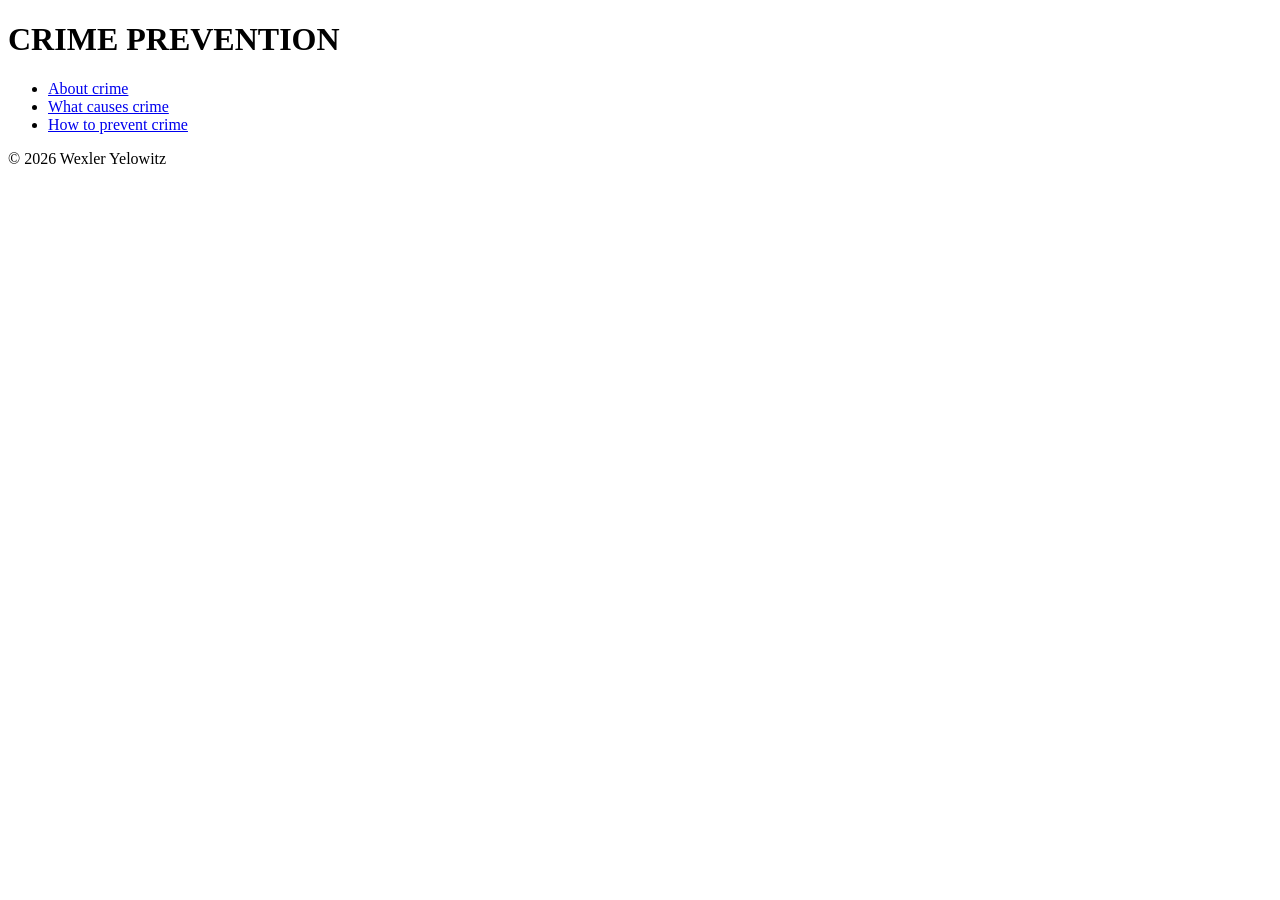
==== causes.html @ d82b53ec "adding edits to index" ====
<!DOCTYPE html>
<html lang="en">
<head>
<title>Crime Prevention</title>
<meta charset="utf-8">
<meta name="viewport" content="width=device-width, initial-scale=1.0">
<meta name="author" content="Wex Yelowitz">
<meta name="description" content="A project describing the causes of crime and ways to prevent it.">
<meta name="keywords" content="crime, criminology, prevention, causes">
<link rel="stylesheet" href="css/style.css">
<link rel="icon" type="image/png" href="media/test.png">
<link rel="preconnect" href="https://fonts.googleapis.com">
<link rel="preconnect" href="https://fonts.gstatic.com" crossorigin>
<link href="https://fonts.googleapis.com/css2?family=Poppins:ital,wght@0,100;0,200;0,300;0,400;0,500;0,600;0,700;0,800;0,900;1,100;1,200;1,300;1,400;1,500;1,600;1,700;1,800;1,900&display=swap" rel="stylesheet">
</head>

<body>

<div class="topbox">
<header><h1>CRIME PREVENTION</h1></header>
    <nav>
        <ul>
            <li><a href="index.html">About crime</a></li>
            <li><a href="causes.html">What causes crime</a></li>    
            <li><a href="prevention.html">How to prevent crime</a></li>    
        </ul>
    </nav>
</div>


<main><section>
<!--|blurb about how lots of crime has humanistic causes
|discussion about strain, anomie, and our current societal structure
|accounts from people who committed crimes, describing motivations (videos and text)
|statistics about risk factors for crime being committed, displayed in a visually engaging way
|UCR and other relevant crime rates displayed to show comparison-->
</section></main>

<footer>© 2026 Wexler Yelowitz</footer>
</body>
</html>
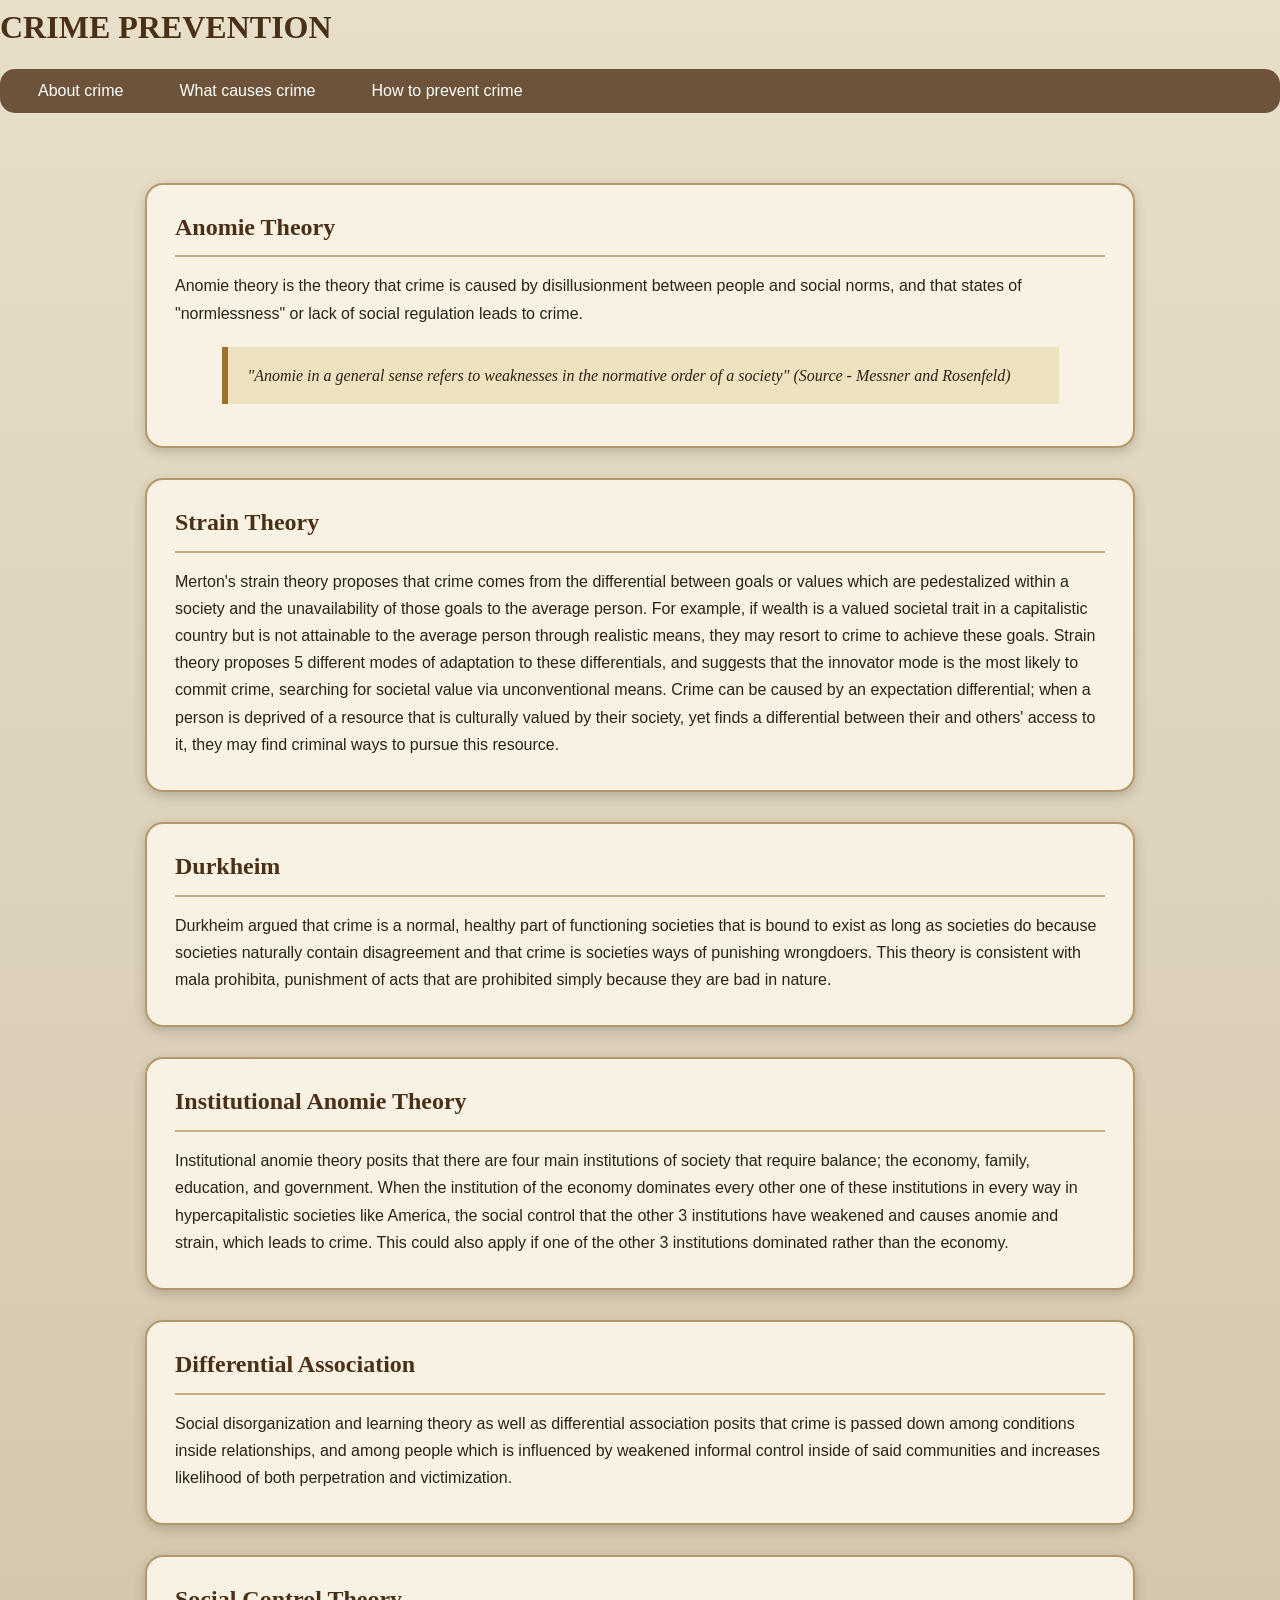
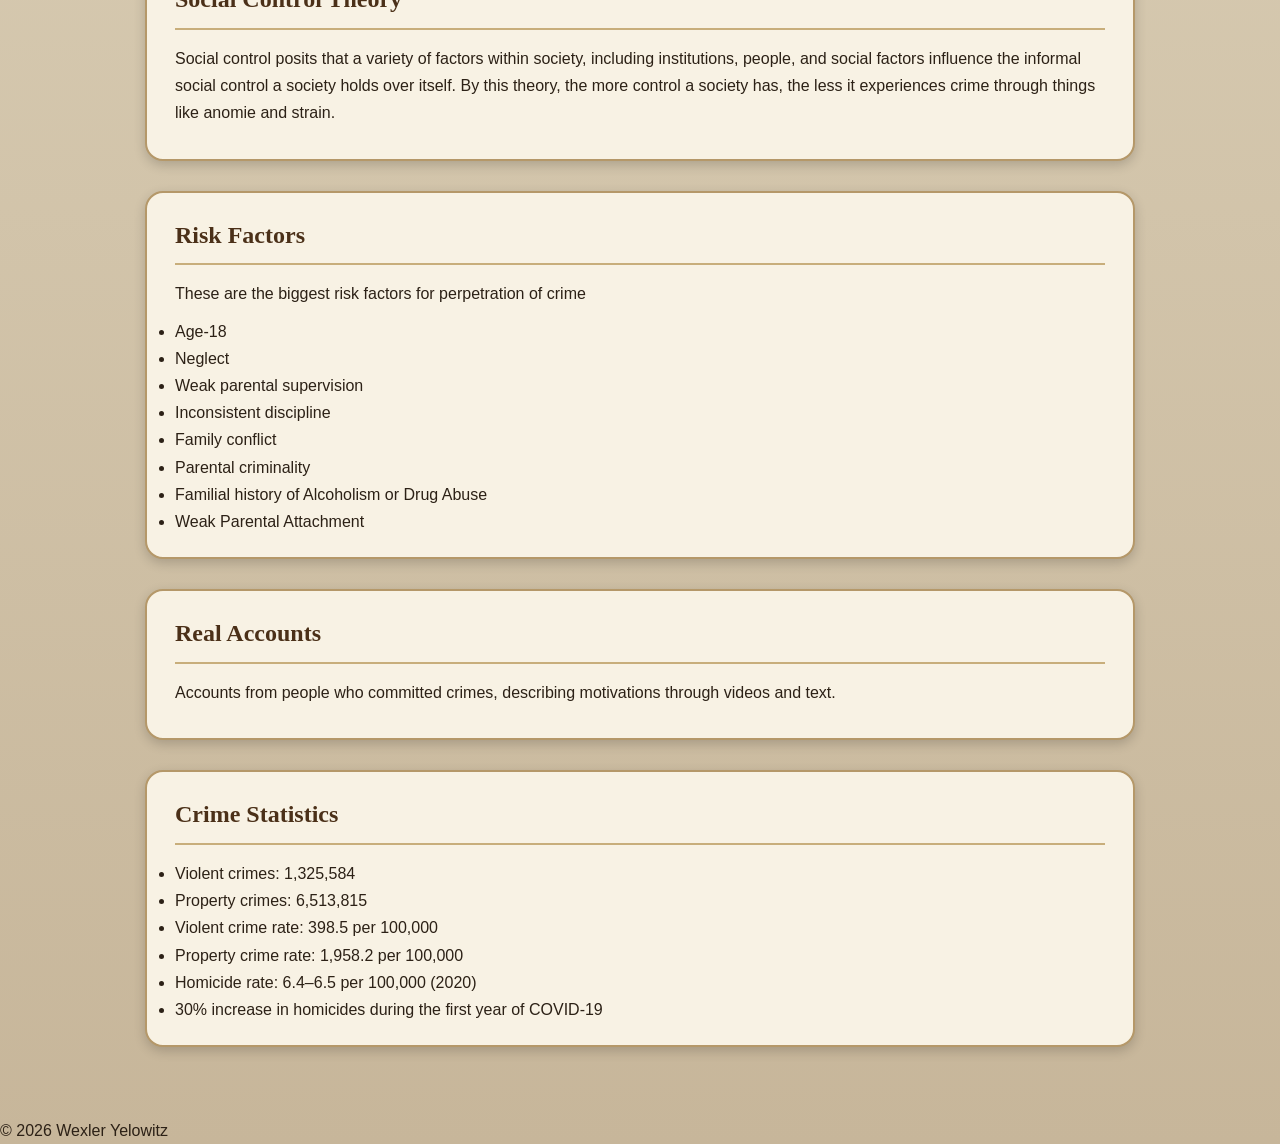
==== commit 7db4e256: "adding causes page" ====
--- a/causes.html
+++ b/causes.html
@@ -29,11 +29,76 @@
 
 
 <main><section>
-<!--|blurb about how lots of crime has humanistic causes
-|discussion about strain, anomie, and our current societal structure
-|accounts from people who committed crimes, describing motivations (videos and text)
-|statistics about risk factors for crime being committed, displayed in a visually engaging way
-|UCR and other relevant crime rates displayed to show comparison-->
+    <div class="mainpage">
+
+        <div class="theory-grid">
+
+            <section class="anomie">
+                <h2>Anomie Theory</h2>
+                <p>Anomie theory is the theory that crime is caused by disillusionment between people and social norms, and that states of "normlessness" or lack of social regulation leads to crime.</p>
+                <blockquote>"Anomie in a general sense refers to weaknesses in the normative order of a society" (Source - Messner and Rosenfeld)</blockquote>
+            </section>
+
+            <section class="strain">
+                <h2>Strain Theory</h2>
+                <p>Merton's strain theory proposes that crime comes from the differential between goals or values which are pedestalized within a society and the unavailability of those goals to the average person. For example, if wealth is a valued societal trait in a capitalistic country but is not attainable to the average person through realistic means, they may resort to crime to achieve these goals. Strain theory proposes 5 different modes of adaptation to these differentials, and suggests that the innovator mode is the most likely to commit crime, searching for societal value via unconventional means. Crime can be caused by an expectation differential; when a person is deprived of a resource that is culturally valued by their society, yet finds a differential between their and others' access to it, they may find criminal ways to pursue this resource.</p>
+            </section>
+
+            <section class="durkheim">
+                <h2>Durkheim</h2>
+                <p>Durkheim argued that crime is a normal, healthy part of functioning societies that is bound to exist as long as societies do because societies naturally contain disagreement and that crime is societies ways of punishing wrongdoers. This theory is consistent with mala prohibita, punishment of acts that are prohibited simply because they are bad in nature.</p>
+            </section>
+
+            <section class="institutional-anomie">
+                <h2>Institutional Anomie Theory</h2>
+                <p>Institutional anomie theory posits that there are four main institutions of society that require balance; the economy, family, education, and government. When the institution of the economy dominates every other one of these institutions in every way in hypercapitalistic societies like America, the social control that the other 3 institutions have weakened and causes anomie and strain, which leads to crime. This could also apply if one of the other 3 institutions dominated rather than the economy.</p>
+            </section>
+
+            <section class="differential-association">
+                <h2>Differential Association</h2>
+                <p>Social disorganization and learning theory as well as differential association posits that crime is passed down among conditions inside relationships, and among people which is influenced by weakened informal control inside of said communities and increases likelihood of both perpetration and victimization.</p>
+            </section>
+
+            <section class="social-control">
+                <h2>Social Control Theory</h2>
+                <p>Social control posits that a variety of factors within society, including institutions, people, and social factors influence the informal social control a society holds over itself. By this theory, the more control a society has, the less it experiences crime through things like anomie and strain.</p>
+            </section>
+
+        </div>
+
+        <section class="risk-factors">
+            <h2>Risk Factors</h2>
+            <p>These are the biggest risk factors for perpetration of crime</p>
+            <ul>
+                <li>Age-18</li>
+                <li>Neglect</li>
+                <li>Weak parental supervision</li>
+                <li>Inconsistent discipline</li>
+                <li>Family conflict</li>
+                <li>Parental criminality</li>
+                <li>Familial history of Alcoholism or Drug Abuse</li>
+                <li>Weak Parental Attachment</li>
+            </ul>
+        </section>
+
+        <section class="real-accounts">
+            <h2>Real Accounts</h2>
+            <p>Accounts from people who committed crimes, describing motivations through videos and text.</p>
+        </section>
+
+        <section class="crime-statistics">
+            <h2>Crime Statistics</h2>
+            <ul>
+                <li>Violent crimes: 1,325,584</li>
+                <li>Property crimes: 6,513,815</li>
+                <li>Violent crime rate: 398.5 per 100,000</li>
+                <li>Property crime rate: 1,958.2 per 100,000</li>
+                <li>Homicide rate: 6.4–6.5 per 100,000 (2020)</li>
+                <li>30% increase in homicides during the first year of COVID-19</li>
+            </ul>
+        </section>
+
+    </div>
 </section></main>
 
 <footer>© 2026 Wexler Yelowitz</footer>
--- a/css/style.css
+++ b/css/style.css
@@ -0,0 +1,254 @@
+/* ---------- PAGE ---------- */
+
+*{
+    margin:0;
+    padding:0;
+    box-sizing:border-box;
+}
+
+body{
+
+    background:#d8ccb0;
+    background-image:linear-gradient(#e7dfc9,#c7b69a);
+    color:#2c2116;
+    font-family:"Open Sans",sans-serif;
+    line-height:1.7;
+
+}
+
+/* ---------- HEADER ---------- */
+
+.headblock{
+
+    background:#5d4630;
+
+    padding:18px;
+
+    display:flex;
+
+    justify-content:space-between;
+
+    align-items:center;
+
+    box-shadow:0 3px 12px rgba(0,0,0,.25);
+
+}
+
+.headblock h1{
+
+    color:#efe6d2;
+
+    font-family:Georgia,serif;
+
+}
+
+/* ---------- NAVIGATION ---------- */
+
+nav{
+
+    background:#6d5339;
+
+    border-radius:15px;
+
+    padding:8px 20px;
+
+}
+
+nav ul{
+
+    display:flex;
+
+    list-style:none;
+
+    gap:20px;
+
+}
+
+nav li{
+
+    list-style:none;
+
+}
+
+nav a{
+
+    color:white;
+
+    text-decoration:none;
+
+    padding:10px 18px;
+
+    border-radius:10px;
+
+    transition:
+        background .25s ease,
+        box-shadow .25s ease,
+        color .25s ease;
+
+    transition-delay:.1s;
+
+}
+
+nav a:hover{
+
+    background:#b38b52;
+
+    color:white;
+
+    box-shadow:0 0 15px rgba(255,223,120,.7);
+
+}
+
+/* ---------- MAIN ---------- */
+
+.mainpage{
+
+    width:90%;
+
+    max-width:1100px;
+
+    margin:auto;
+
+    padding:40px 0;
+
+}
+
+/* ---------- TEXT BOXES ---------- */
+
+.mainpage section{
+
+    background:#f8f2e4;
+
+    border:2px solid #b59869;
+
+    border-radius:18px;
+
+    width:90%;
+
+    margin:30px auto;
+
+    padding:22px 28px;
+
+    box-shadow:0 4px 12px rgba(0,0,0,.18);
+
+    transition:
+        transform .3s ease,
+        box-shadow .3s ease;
+
+    transition-delay:.1s;
+
+}
+
+/* ---------- BOX HOVER ---------- */
+
+.mainpage section:hover{
+
+    transform:translateY(-5px);
+
+    box-shadow:
+        0 0 20px rgba(255,236,170,.65),
+        0 8px 18px rgba(0,0,0,.22);
+
+}
+
+/* ---------- HEADINGS ---------- */
+
+h1,h2{
+
+    font-family:Georgia,serif;
+
+    color:#4b3018;
+
+    margin-bottom:15px;
+
+}
+
+h2{
+
+    border-bottom:2px solid #c8ae7b;
+
+    padding-bottom:8px;
+
+}
+
+/* ---------- PARAGRAPHS ---------- */
+
+p{
+
+    margin-top:10px;
+
+    margin-bottom:10px;
+
+}
+
+/* ---------- BLOCKQUOTE ---------- */
+
+blockquote{
+
+    margin:20px auto;
+
+    background:#efe2bf;
+
+    border-left:6px solid #9f6f2b;
+
+    padding:15px 20px;
+
+    width:90%;
+
+    font-style:italic;
+
+    font-family:Georgia,serif;
+
+}
+
+/* ---------- STRONG ---------- */
+
+strong{
+
+    color:#6b2d13;
+
+}
+
+/* ---------- LINKS ---------- */
+
+a{
+
+    transition:.25s;
+
+}
+
+a:hover{
+
+    text-decoration:none;
+
+}
+
+/* ---------- RESPONSIVE ---------- */
+
+@media (max-width:900px){
+
+.headblock{
+
+    flex-direction:column;
+
+    gap:15px;
+
+}
+
+nav ul{
+
+    flex-direction:column;
+
+    align-items:center;
+
+}
+
+.mainpage section{
+
+    width:98%;
+
+    padding:18px;
+
+}
+
+}
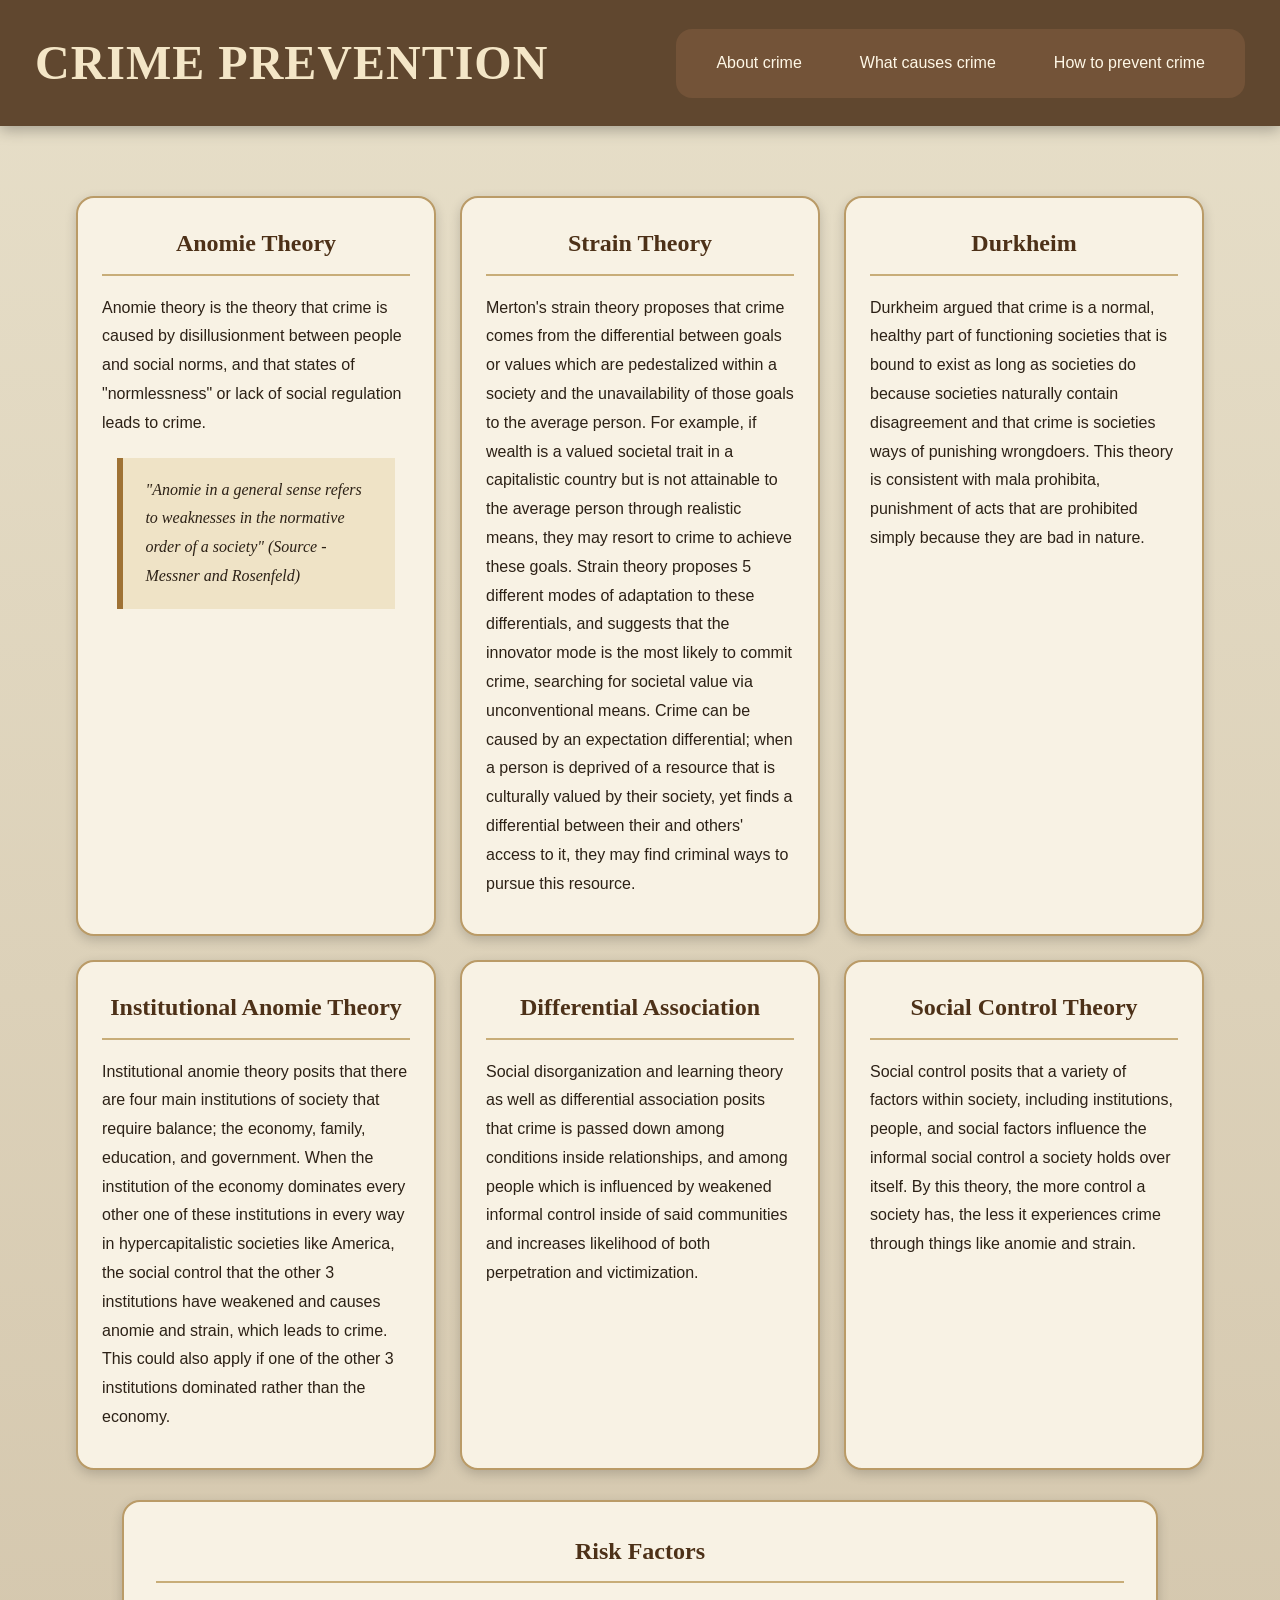
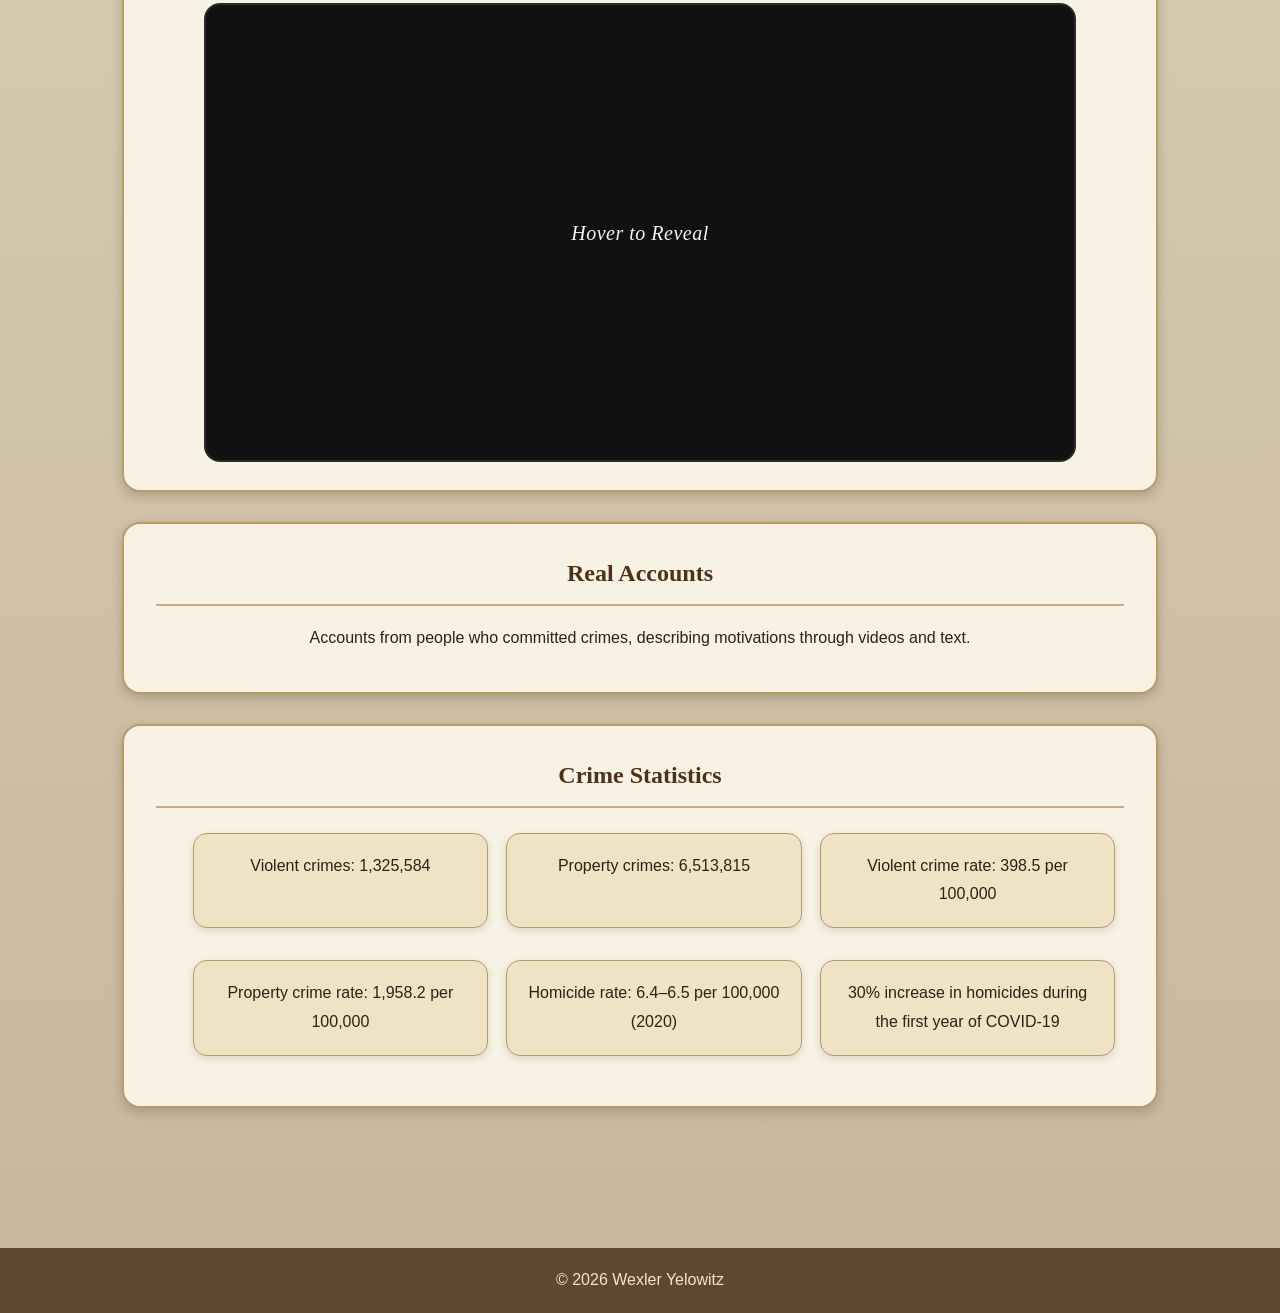
==== commit 43697c79: "wkidowkd" ====
--- a/causes.html
+++ b/causes.html
@@ -16,13 +16,16 @@
 
 <body>
 
-<div class="topbox">
-<header><h1>CRIME PREVENTION</h1></header>
+<div class="headblock">
+    <header>
+        <h1>CRIME PREVENTION</h1>
+    </header>
+
     <nav>
         <ul>
             <li><a href="index.html">About crime</a></li>
-            <li><a href="causes.html">What causes crime</a></li>    
-            <li><a href="prevention.html">How to prevent crime</a></li>    
+            <li><a href="causes.html">What causes crime</a></li>
+            <li><a href="prevention.html">How to prevent crime</a></li>
         </ul>
     </nav>
 </div>
@@ -66,20 +69,22 @@
 
         </div>
 
-        <section class="risk-factors">
-            <h2>Risk Factors</h2>
-            <p>These are the biggest risk factors for perpetration of crime</p>
-            <ul>
-                <li>Age-18</li>
-                <li>Neglect</li>
-                <li>Weak parental supervision</li>
-                <li>Inconsistent discipline</li>
-                <li>Family conflict</li>
-                <li>Parental criminality</li>
-                <li>Familial history of Alcoholism or Drug Abuse</li>
-                <li>Weak Parental Attachment</li>
-            </ul>
-        </section>
+<section class="risk-factors">
+    <h2>Risk Factors</h2>
+    <div class="risk-box">
+        <ul>
+            <li>Age-18</li>
+            <li>Neglect</li>
+            <li>Weak parental supervision</li>
+            <li>Inconsistent discipline</li>
+            <li>Family conflict</li>
+            <li>Parental criminality</li>
+            <li>Familial history of Alcoholism or Drug Abuse</li>
+            <li>Weak Parental Attachment</li>
+        </ul>
+    </div>
+
+</section>
 
         <section class="real-accounts">
             <h2>Real Accounts</h2>
--- a/css/style.css
+++ b/css/style.css
@@ -1,254 +1,332 @@
-/* ---------- PAGE ---------- */
-
+/* ---------- RESET ---------- */
 *{
     margin:0;
     padding:0;
     box-sizing:border-box;
 }
-
+/* ---------- PAGE ---------- */
 body{
-
     background:#d8ccb0;
     background-image:linear-gradient(#e7dfc9,#c7b69a);
     color:#2c2116;
-    font-family:"Open Sans",sans-serif;
-    line-height:1.7;
-
-}
-
+    font-family:"Poppins",sans-serif;
+    line-height:1.8;
+}
+/* ---------- LINKS ---------- */
+a{
+    text-decoration:none;
+    transition:.25s;
+}
 /* ---------- HEADER ---------- */
-
 .headblock{
-
-    background:#5d4630;
-
-    padding:18px;
-
-    display:flex;
-
+    background:#60472f;
+    display:flex;
     justify-content:space-between;
-
     align-items:center;
-
-    box-shadow:0 3px 12px rgba(0,0,0,.25);
-
-}
-
+    padding:20px 35px;
+    min-height:95px;
+    box-shadow:0 4px 14px rgba(0,0,0,.28);
+}
+/* ---------- HEADER TITLE ---------- */
 .headblock h1{
-
-    color:#efe6d2;
-
-    font-family:Georgia,serif;
-
-}
-
+    color:#f4e6c7;
+    font-family:Georgia,"Times New Roman",serif;
+    font-size:3rem;
+    margin:0;
+    letter-spacing:1px;
+}
 /* ---------- NAVIGATION ---------- */
-
 nav{
-
-    background:#6d5339;
-
-    border-radius:15px;
-
-    padding:8px 20px;
-
-}
-
+    background:#735338;
+    border-radius:16px;
+    padding:10px 18px;
+}
+/* ---------- NAV LIST ---------- */
 nav ul{
-
-    display:flex;
-
+    display:flex;
+    align-items:center;
+    justify-content:center;
+    gap:14px;
     list-style:none;
-
-    gap:20px;
-
-}
-
+}
+/* ---------- NAV ITEM ---------- */
 nav li{
-
     list-style:none;
-
-}
-
+}
+/* ---------- NAV LINK ---------- */
 nav a{
-
-    color:white;
-
-    text-decoration:none;
-
-    padding:10px 18px;
-
+    color:#fff8e7;
+    padding:10px 22px;
     border-radius:10px;
-
+    display:block;
     transition:
         background .25s ease,
-        box-shadow .25s ease,
-        color .25s ease;
-
+        color .25s ease,
+        box-shadow .25s ease;
     transition-delay:.1s;
-
-}
-
+}
+/* ---------- NAV LINK HOVER ---------- */
 nav a:hover{
-
-    background:#b38b52;
-
+    background:#856443;
     color:white;
-
-    box-shadow:0 0 15px rgba(255,223,120,.7);
-
-}
-
+    box-shadow:0 0 8px rgba(255,226,155,.35);
+}
 /* ---------- MAIN ---------- */
-
+main{
+    width:100%;
+}
+/* ---------- CONTENT CONTAINER ---------- */
 .mainpage{
-
-    width:90%;
-
-    max-width:1100px;
-
+    width:90%;
+    max-width:1250px;
     margin:auto;
-
-    padding:40px 0;
-
-}
-
-/* ---------- TEXT BOXES ---------- */
-
+    padding:40px 0 60px;
+}
+/* ---------- HERO ---------- */
+.hero{
+    width:90%;
+    margin:0 auto 35px;
+    padding:28px;
+}
+/* ---------- HERO TITLE ---------- */
+.hero h2{
+    text-align:center;
+}
+/* ---------- GENERAL SECTION ---------- */
 .mainpage section{
-
+    width:90%;
+    margin:30px auto;
+    padding:28px 32px;
     background:#f8f2e4;
-
-    border:2px solid #b59869;
-
+    border:2px solid #ba9b67;
     border-radius:18px;
-
-    width:90%;
-
-    margin:30px auto;
-
-    padding:22px 28px;
-
     box-shadow:0 4px 12px rgba(0,0,0,.18);
-
     transition:
         transform .3s ease,
-        box-shadow .3s ease;
+        box-shadow .3s ease,
+        background .3s ease;
+    transition-delay:.1s;
+}
+/* ---------- SECTION HOVER ---------- */
+.mainpage section:hover{
+    transform:translateY(-5px);
+    box-shadow:
+        0 0 14px rgba(255,225,140,.45),
+        0 8px 18px rgba(0,0,0,.22);
+}
+/* ---------- HEADINGS ---------- */
+h1,h2,h3{
+    color:#4d3118;
+    font-family:Georgia,"Times New Roman",serif;
+}
+/* ---------- SECTION HEADINGS ---------- */
+h2{
+    margin-bottom:18px;
+    padding-bottom:8px;
+    border-bottom:2px solid #c8ad78;
+}
+/* ---------- PARAGRAPHS ---------- */
+p{
+    margin:12px 0;
+    font-size:1rem;
+}
+/* ---------- BLOCKQUOTE ---------- */
+blockquote{
+    width:90%;
+    margin:20px auto;
+    padding:18px 22px;
+    background:#efe3c6;
+    border-left:6px solid #9f7234;
+    font-family:Georgia,"Times New Roman",serif;
+    font-style:italic;
+}
+/* ---------- STRONG ---------- */
+strong{
+    color:#6b2d13;
+}
+/* ---------- FOOTER ---------- */
+footer{
+    background:#60472f;
+    color:#f4e6c7;
+    text-align:center;
+    padding:18px;
+    margin-top:50px;
+}
 
+/* ---------- THEORY GRID ---------- */
+.theory-grid{
+    display:flex;
+    flex-wrap:wrap;
+    justify-content:center;
+    gap:24px;
+    width:100%;
+    margin:30px auto;
+}
+/* ---------- THEORY GRID BOXES ---------- */
+.theory-grid section{
+    flex:0 1 calc(33.333% - 24px);
+    width:auto;
+    margin:0;
+    padding:24px;
+}
+/* ---------- THEORY GRID HEADINGS ---------- */
+.theory-grid h2{
+    text-align:center;
+}
+/* ---------- THEORY GRID TEXT ---------- */
+.theory-grid p{
+    text-align:left;
+}
+/* ---------- PREVENTION GRID ---------- */
+.prevention-grid{
+    display:flex;
+    flex-wrap:wrap;
+    justify-content:center;
+    gap:24px;
+    width:100%;
+    margin:30px auto;
+}
+/* ---------- PREVENTION GRID BOXES ---------- */
+.prevention-grid section{
+    flex:0 1 calc(50% - 24px);
+    width:auto;
+    margin:0;
+    padding:24px;
+}
+/* ---------- RISK FACTOR SECTION ---------- */
+.risk-factors{
+    text-align:center;
+}
+/* ---------- RISK FACTOR REVEAL BOX ---------- */
+.risk-box{
+    position:relative;
+    width:90%;
+    min-height:220px;
+    margin:20px auto 0;
+    padding:25px;
+    overflow:hidden;
+    background:#111;
+    color:#111;
+    border:2px solid #2b2b2b;
+    border-radius:16px;
+    cursor:pointer;
+    transition:
+        background .35s ease,
+        color .35s ease,
+        box-shadow .35s ease,
+        transform .35s ease;
     transition-delay:.1s;
-
-}
-
-/* ---------- BOX HOVER ---------- */
-
-.mainpage section:hover{
-
-    transform:translateY(-5px);
-
+}
+/* ---------- RISK FACTOR HOVER ---------- */
+.risk-box:hover{
+    background:#fff;
+    color:#2c2116;
+    transform:translateY(-3px);
     box-shadow:
-        0 0 20px rgba(255,236,170,.65),
-        0 8px 18px rgba(0,0,0,.22);
-
-}
-
-/* ---------- HEADINGS ---------- */
-
-h1,h2{
-
-    font-family:Georgia,serif;
-
-    color:#4b3018;
-
-    margin-bottom:15px;
-
-}
-
-h2{
-
-    border-bottom:2px solid #c8ae7b;
-
-    padding-bottom:8px;
-
-}
-
-/* ---------- PARAGRAPHS ---------- */
-
-p{
-
-    margin-top:10px;
-
-    margin-bottom:10px;
-
-}
-
-/* ---------- BLOCKQUOTE ---------- */
-
-blockquote{
-
-    margin:20px auto;
-
-    background:#efe2bf;
-
-    border-left:6px solid #9f6f2b;
-
-    padding:15px 20px;
-
-    width:90%;
-
+        0 0 16px rgba(255,255,255,.65),
+        0 8px 16px rgba(0,0,0,.22);
+}
+/* ---------- RISK FACTOR LABEL ---------- */
+.risk-box::before{
+    content:"Hover to Reveal";
+    position:absolute;
+    top:50%;
+    left:50%;
+    transform:translate(-50%,-50%);
+    color:#f5f5f5;
+    font-family:Georgia,"Times New Roman",serif;
+    font-size:1.25rem;
     font-style:italic;
-
-    font-family:Georgia,serif;
-
-}
-
-/* ---------- STRONG ---------- */
-
-strong{
-
-    color:#6b2d13;
-
-}
-
-/* ---------- LINKS ---------- */
-
-a{
-
-    transition:.25s;
-
-}
-
-a:hover{
-
-    text-decoration:none;
-
-}
-
-/* ---------- RESPONSIVE ---------- */
-
-@media (max-width:900px){
-
-.headblock{
-
-    flex-direction:column;
-
-    gap:15px;
-
-}
-
-nav ul{
-
-    flex-direction:column;
-
-    align-items:center;
-
-}
-
-.mainpage section{
-
-    width:98%;
-
+    letter-spacing:.5px;
+    opacity:1;
+    transition:opacity .25s ease;
+}
+/* ---------- HIDE LABEL ON HOVER ---------- */
+.risk-box:hover::before{
+    opacity:0;
+}
+/* ---------- RISK FACTOR CONTENT ---------- */
+.risk-box ul{
+    opacity:0;
+    transition:opacity .35s ease;
+    list-style-position:inside;
+    text-align:left;
+}
+/* ---------- SHOW RISK FACTORS ---------- */
+.risk-box:hover ul{
+    opacity:1;
+}
+/* ---------- RISK FACTOR ITEMS ---------- */
+.risk-box li{
+    padding:6px 0;
+}
+/* ---------- STATISTICS SECTION ---------- */
+.crime-statistics{
+    text-align:center;
+}
+/* ---------- STATISTICS LIST ---------- */
+.crime-statistics ul{
+    display:flex;
+    flex-wrap:wrap;
+    justify-content:center;
+    gap:18px;
+    margin-top:20px;
+    list-style:none;
+}
+/* ---------- STATISTICS CARDS ---------- */
+.crime-statistics li{
+    flex:0 1 calc(33.333% - 18px);
+    min-width:220px;
     padding:18px;
-
-}
-
+    background:#efe3c6;
+    border:1px solid #b99a63;
+    border-radius:14px;
+    box-shadow:0 3px 8px rgba(0,0,0,.12);
+    transition:
+        transform .25s ease,
+        box-shadow .25s ease,
+        background .25s ease;
+}
+/* ---------- STATISTICS CARD HOVER ---------- */
+.crime-statistics li:hover{
+    background:#f7edd8;
+    transform:translateY(-4px);
+    box-shadow:
+        0 0 10px rgba(233,199,126,.4),
+        0 6px 12px rgba(0,0,0,.16);
+}
+/* ---------- STANDARD LISTS ---------- */
+.mainpage section ul{
+    margin:15px 0 15px 28px;
+}
+/* ---------- STANDARD LIST ITEMS ---------- */
+.mainpage section li{
+    margin:7px 0;
+}
+/* ---------- REAL ACCOUNTS ---------- */
+.real-accounts{
+    text-align:center;
+}
+/* ---------- VIDEO AND EMBED CONTENT ---------- */
+.real-accounts iframe,
+.real-accounts video{
+    display:block;
+    width:100%;
+    max-width:800px;
+    min-height:420px;
+    margin:22px auto 0;
+    border:0;
+    border-radius:16px;
+    box-shadow:0 4px 12px rgba(0,0,0,.2);
+}
+/* ---------- CITATIONS ---------- */
+.citation{
+    color:#6b5a45;
+    font-size:.9rem;
+    font-style:italic;
+}
+/* ---------- ACTIVE NAVIGATION LINK ---------- */
+nav a.active{
+    background:#856443;
+    box-shadow:0 0 7px rgba(255,226,155,.3);
 }
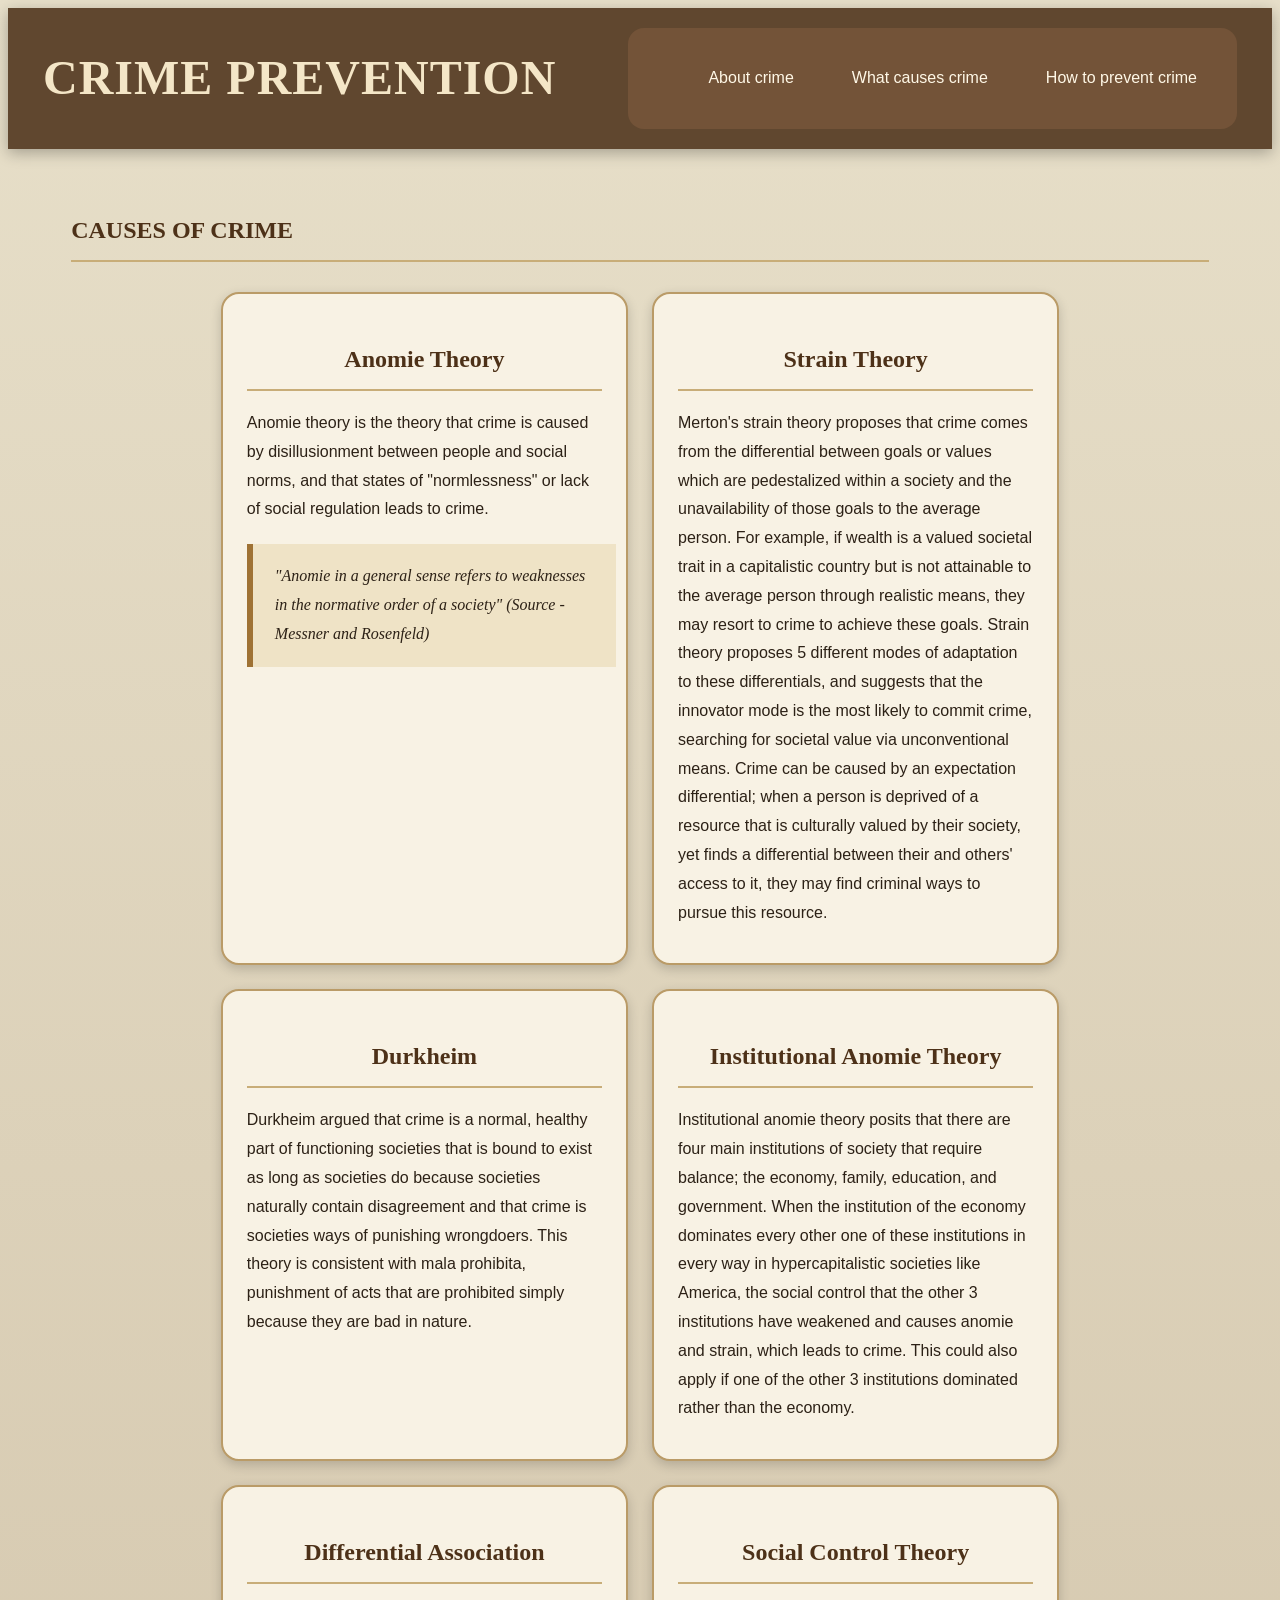
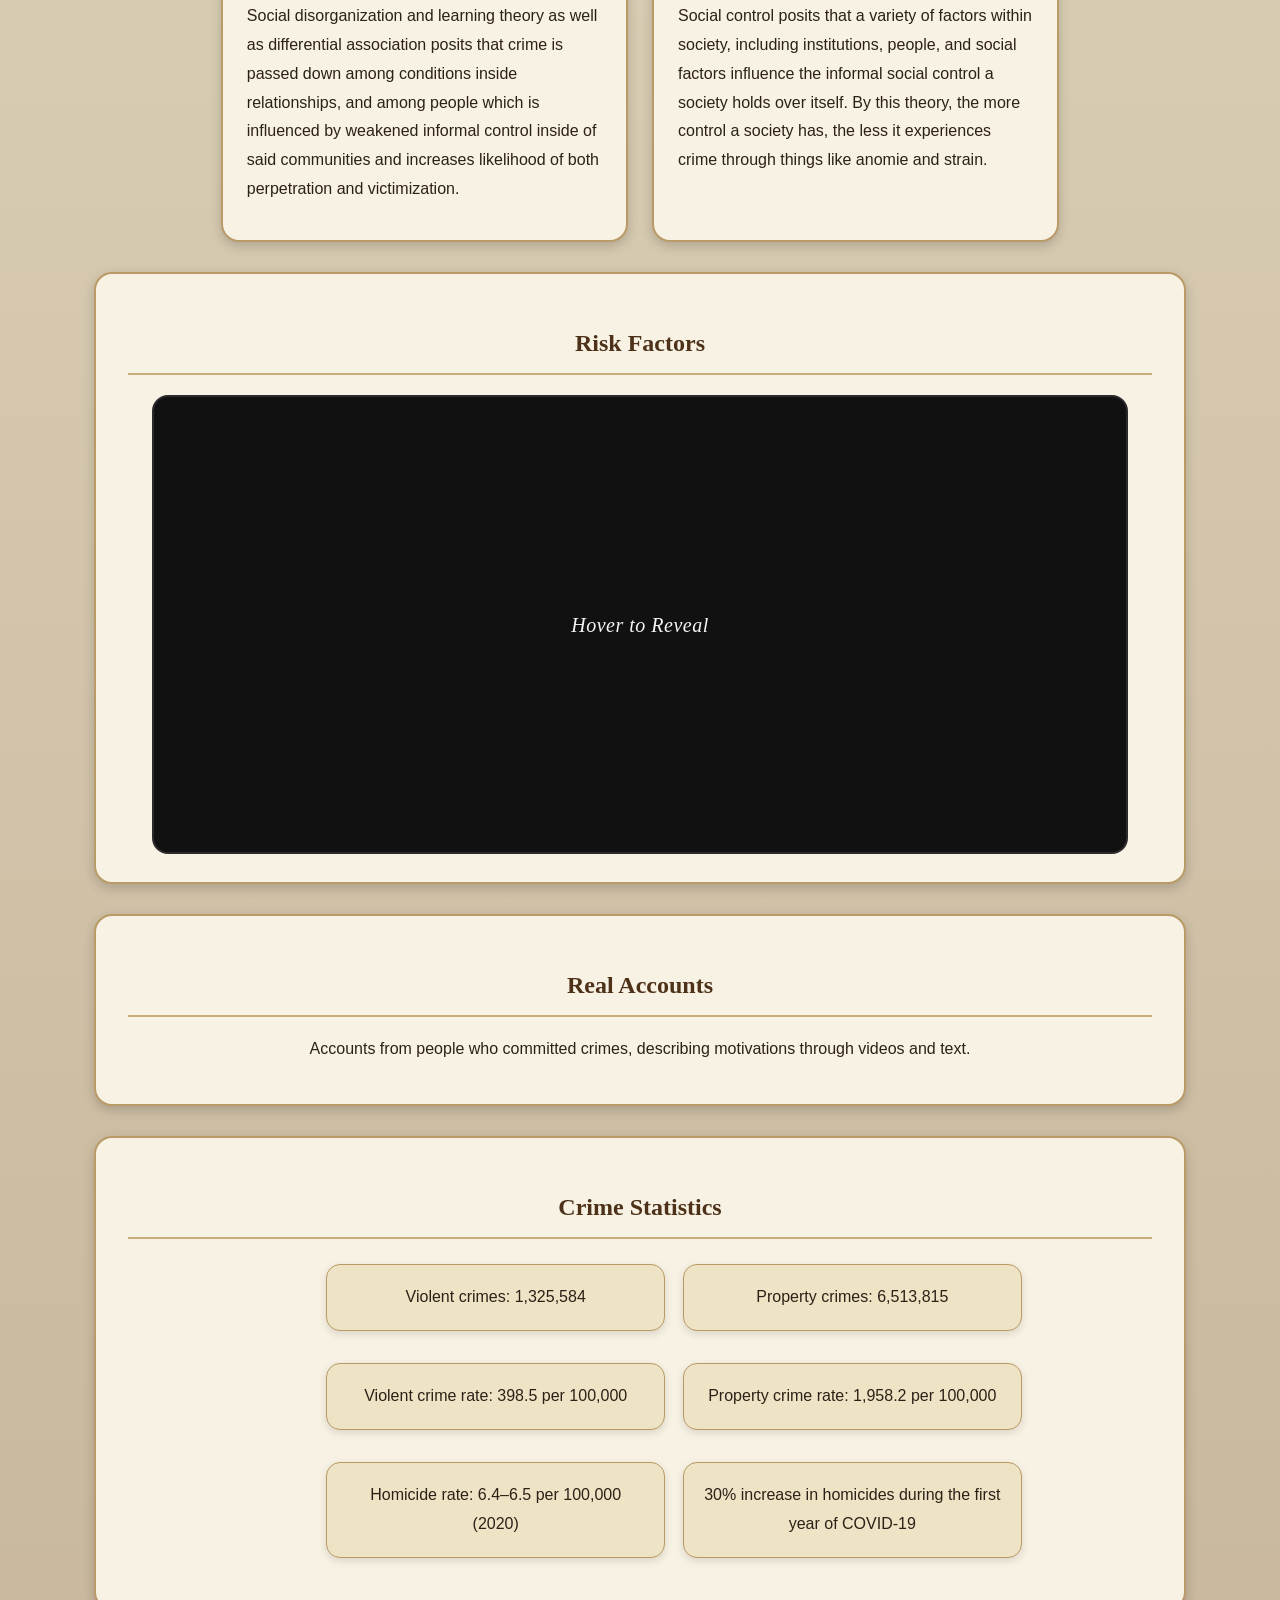
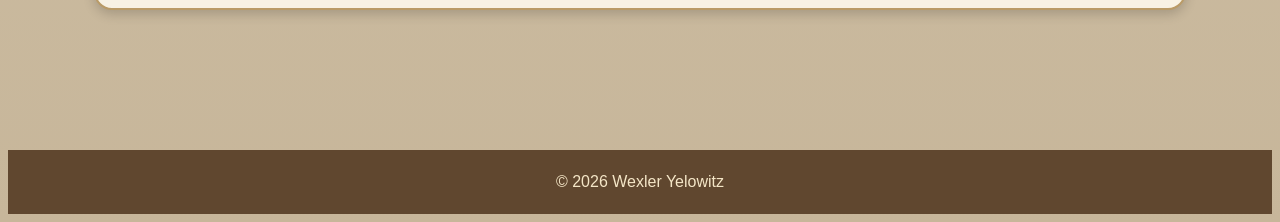
==== commit eddaa55f: "adding stuff" ====
--- a/causes.html
+++ b/causes.html
@@ -30,9 +30,9 @@
     </nav>
 </div>
 
-
-<main><section>
-    <div class="mainpage">
+<main>
+<div class="mainpage">
+<h2>CAUSES OF CRIME</h2>
 
         <div class="theory-grid">
 
--- a/css/style.css
+++ b/css/style.css
@@ -1,9 +1,4 @@
-/* ---------- RESET ---------- */
-*{
-    margin:0;
-    padding:0;
-    box-sizing:border-box;
-}
+
 /* ---------- PAGE ---------- */
 body{
     background:#d8ccb0;
